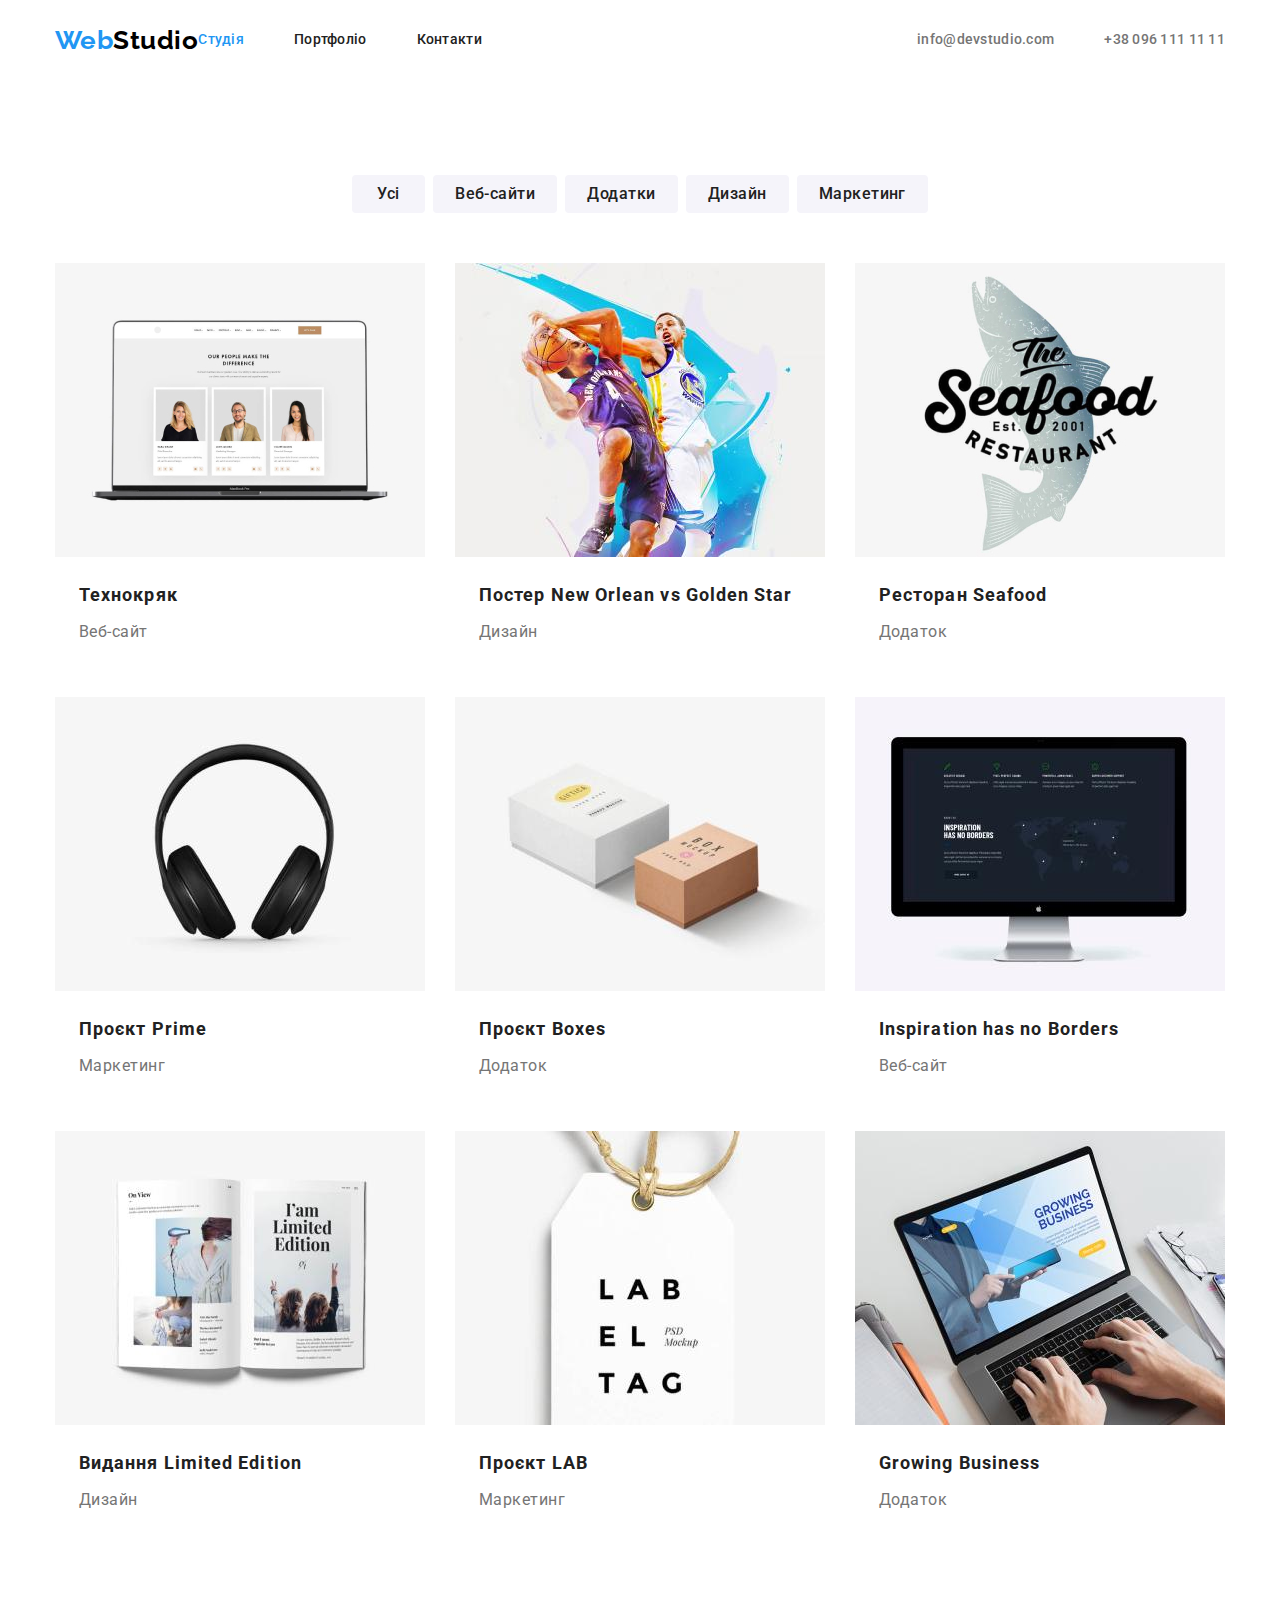
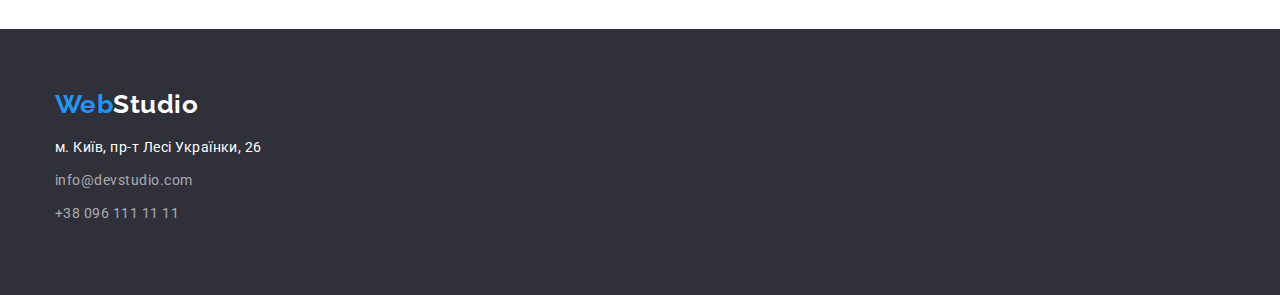
==== porfolio.html @ 787c0a98 "Add files via upload" ====
<!DOCTYPE html>
<html lang="uk">
  <head>
    <meta charset="UTF-8" />
    <meta http-equiv="X-UA-Compatible" content="IE=edge" />
    <meta name="viewport" content="width=device-width, initial-scale=1.0" />
    <title>WebStudio</title>
    <link rel="preconnect" href="https://fonts.googleapis.com">
    <link rel="preconnect" href="https://fonts.gstatic.com" crossorigin>
    <link href="https://fonts.googleapis.com/css2?family=Raleway:wght@700&family=Roboto:wght@400;500;700;900&display=swap" rel="stylesheet">
    <link
      rel="stylesheet"
      href="https://cdnjs.cloudflare.com/ajax/libs/modern-normalize/1.0.0/modern-normalize.min.css"
    /> 
    <link rel="stylesheet" href="./css/styles.css">
  </head>
  <body>
    <header class="header">
      <div class="container nav-container">
        <a href="./index.html" class="link logo"><span class="logo-web">Web</span>Studio</a>
        <nav>
          <ul class="list nav-list">
            <li class="item"><a href="./index.html" class="nav-link link link-current">Студія</a></li>
            <li class="item"><a href="./porfolio.html" class="nav-link link">Портфоліо</a></li>
            <li class="item"><a href="#" class="nav-link link">Контакти</a></li>
          </ul>
        </nav>
        <ul class="list auth-list">
          <li class="item"><a href="mailto:info@devstudio.com" class="auth-link link">info@devstudio.com</a></li>
          <li class="item"><a href="tel:+380961111111" class="auth-link link">+38 096 111 11 11</a></li>
        </ul>
      </div>
    </header>
    <main>
     <section class="section-portfolio">
        <div class="container portfolio-container">
          <h1 class="visually-hidden">Портфоліо</h1>
          <ul class="list button-list">
            <li class="item"><button type="button" class="button-portfolio">Усі</button></li>
            <li class="item"><button type="button" class="button-portfolio">Веб-сайти</button></li>
            <li class="item"><button type="button" class="button-portfolio">Додатки</button></li>
            <li class="item"><button type="button" class="button-portfolio">Дизайн</button></li>
            <li class="item"><button type="button" class="button-portfolio">Маркетинг</button></li>
          </ul>
          <ul class="list list-portfolio">
            <li class="portfolio-elements">
              <a href="" class="link">
                <img src="./images/monitor1.jpg" alt="monitor1" width="370" height="294" class="portfolio-img">
                  <div class="portfolio-card">
                    <h2 class="portfolio-subtitle">Технокряк</h2>
                    <p class="portfolio-text">Веб-сайт</p>
                  </div>
              </a>
            </li>
            <li class="portfolio-elements">
              <a href="" class="link">
                <img src="./images/plaing2.jpg" alt="plaing2" width="370" height="294" class="portfolio-img">
                  <div class="portfolio-card">
                    <h2 class="portfolio-subtitle">Постер New Orlean vs Golden Star</h2>
                    <p class="portfolio-text">Дизайн</p>
                  </div>
              </a>
            </li>
            <li class="portfolio-elements">
              <a href="" class="link">
                <img src="./images/seafood3.jpg" alt="seafood3" width="370" height="294" class="portfolio-img">
                    <div class="portfolio-card">
                      <h2 class="portfolio-subtitle">Ресторан Seafood</h2>
                      <p class="portfolio-text">Додаток</p>
                    </div>
              </a>
            </li>
            <li class="portfolio-elements">
              <a href="" class="link">
                <img src="./images/headphones4.jpg" alt="headphones4" width="370" height="294" class="portfolio-img">
                  <div class="portfolio-card">
                    <h2 class="portfolio-subtitle">Проєкт Prime</h2>
                    <p class="portfolio-text">Маркетинг</p>
                  </div>
              </a>
            </li>
            <li class="portfolio-elements">
              <a href="" class="link">
                <img src="./images/boxes5.jpg" alt="boxes5" width="370" height="294" class="portfolio-img">
                  <div class="portfolio-card">
                    <h2 class="portfolio-subtitle">Проєкт Boxes</h2>
                    <p class="portfolio-text">Додаток</p>
                  </div>
              </a>
            </li>
            <li class="portfolio-elements">
              <a href="" class="link">
                <img src="./images/monitorinspiration6.jpg" alt="monitorinspiration6" width="370" height="294" class="portfolio-img">
                  <div class="portfolio-card">
                    <h2 class="portfolio-subtitle">Inspiration has no Borders</h2>
                    <p class="portfolio-text">Веб-сайт</p>
                  </div>
              </a>
            </li>
            <li class="portfolio-elements">
              <a href="" class="link">
                <img src="./images/book7.jpg" alt="book7" width="370" height="294" class="portfolio-img">
                  <div class="portfolio-card">
                    <h2 class="portfolio-subtitle">Видання Limited Edition</h2>
                    <p class="portfolio-text">Дизайн</p>
                  </div>
              </a>
            </li>
            <li class="portfolio-elements">
              <a href="" class="link">
                <img src="./images/lab8.jpg" alt="lab8" width="370" height="294" class="portfolio-img">
                  <div class="portfolio-card">
                    <h2 class="portfolio-subtitle">Проєкт LAB</h2>
                    <p class="portfolio-text">Маркетинг</p>
                  </div>
              </a>
            </li>
            <li class="portfolio-elements">
              <a href="" class="link">
                <img src="./images/macbook9.jpg" alt="macbook9" width="370" height="294" class="portfolio-img">
                  <div class="portfolio-card">
                    <h2 class="portfolio-subtitle">Growing Business</h2>
                    <p class="portfolio-text">Додаток</p>
                  </div>
              </a>
            </li>
          </ul>
        </div>
     </section>
    </main>
    <footer class="basement">
      <div class="container basement-container">
        <a href="./index.html" class="link logo logo-basement"><span class="logo-web">Web</span>Studio</a>
        <address>
          <ul class="list basement-nav">
            <li class="item">
              <a
                href="https://goo.gl/maps/CPtrU1FHBa2aNyZL9"
                target="_blank"
                rel="noopener noreferrer nofollow" class="link address"
                >м. Київ, пр-т Лесі Українки, 26</a
              >
            </li>
            <li class="item"><a href="mailto:info@devstudio.com" class="link address-link">info@devstudio.com</a></li>
            <li class="item"><a href="tel:+38096111111" class="link address-link">+38 096 111 11 11</a></li>
          </ul>
        </address>
      </div>
    </footer>
  </body>
</html>
---- css/styles.css ----
html {
 box-sizing: border-box;
  }
  
  *,
  *::before,
  *::after {
    box-sizing: inherit;
  }

:root {
--color-primary-text: #212121;
--color-secondary-text: #757575;
--color-accent-text: #2196f3;
--color-logo-text: #000000;
--color-white-text: #ffffff;
--color-link-text: rgba(255, 255, 255, 0.6);
--color-primary-background: #ffffff;
--color-secondary-background: #f5f4fa;
--color-accent-background: #2196f3;
--color-footer-background: #2f303A;
--color-hero-button-background: #188ce8;
--shadow-bottom-first-color: rgba(0, 0, 0, 0.1);
--shadow-bottom-second-color: rgba(0, 0, 0, 0.08);
--shadow-bottom-third-color: rgba(0, 0, 0, 0.12);
}


.header {
border-bottom: 1px solid rgba(255, 255, 255, 0.6);
}

body {
font-family: 'Roboto', sans-serif;
letter-spacing: 0.03em;
color: var(--color-primary-text);
background-color: var(--color-primary-background);
}

/* класс прибирає підкреслення  */

.link {
    text-decoration: none;
}
 /* класс прибирає крапочки */


 .list {
list-style: none;
}

.container {
 width: 1200px;
 border-bottom: 0;
 padding-right: 15px;
 padding-left: 15px;
 margin-left: auto;
 margin-right: auto;

}

/* Стилізація логотипу */

.logo {
font-family: 'Raleway';
font-weight: 700;
font-size: 26px;
line-height: 1.19;
color: var(--color-logo-text);
}

.logo-web {
    color: var(--color-accent-text);
}

.logo-basement {
color: var(--color-white-text);
}



/* кнопки  */


.button-portfolio {
 display: inline-block;
 border: 0px solid transparent;
 padding-top: 6px;
 padding-bottom: 6px;
 padding-left: 22px;
 padding-right: 22px;
 border-radius: 4px;
 min-width: 73px;
 text-align: center;
      
 font-weight: 500;
 font-size: 16px;
line-height: 1.62;
letter-spacing: 0.03em;
font-family: inherit;
cursor: pointer;
color: var(--color-primary-text);
background-color: var(--color-secondary-background);
}


.button-portfolio:hover,
.button-portfolio:focus {
color: var(--color-white-text);
background-color: var(--color-accent-background);
box-shadow: 0px 3px 1px var(--shadow-bottom-first-color),
0px 1px 2px var(--shadow-bottom-second-color), 0px 2px 2px var(--shadow-bottom-third-color);
}


/* Навігація  */

.nav-list, .auth-list {
display: flex;
margin-top: 0;
margin-bottom: 0;
padding-left: 0;
}

.nav-class {
margin-left: 93px;
}

.auth-list {
margin-left: auto;
}

.nav-list .item:not(:last-child),
.auth-list .item:not(:last-child) {
margin-right: 50px;
}


.nav-container {
display: flex;
align-items: center;
border-bottom: 1px;
}

.nav-link {
display: block;
padding-top: 32px;
padding-bottom: 32px;

font-weight: 500;
font-size: 14px;
line-height: 1.14;
letter-spacing: 0.02em;
color: var(--color-primary-text);
}

.nav-link:hover,
.nav-link:focus {
    color: var(--color-accent-text);
}

.link-current {
color: var(--color-accent-text);
}

.auth-link {
display: block;
padding-top: 32px;
padding-bottom: 32px;

font-weight: 500;
font-size: 14px;
line-height: 1.14;
letter-spacing: 0.02em;
color: var(--color-secondary-text);
}

.auth-link:hover,
.auth-link:focus {
    color: var(--color-accent-text);
}

/* Картинки  */

.action-img, .team-img, .portfolio-img {
display: block;
}

/* Герой-секція */

.hero {
background-color: var(--color-footer-background);
text-align: center;

padding-top: 200px;
padding-bottom: 200px;
}

.hero-title {
display: inline-block;
width: 700px;    
margin-top: 0;
margin-bottom: 30px;
margin-left: auto;
margin-right: auto;

font-weight: 900;
font-size: 44px;
line-height: 1.36;
text-align: center;
letter-spacing: 0.06em;
text-transform: uppercase;
color: var(--color-white-text);
}


.button-hero {
display: block;
border: 0px solid transparent;
padding-top: 10px;
padding-bottom: 10px;
padding-left: 32px;
padding-right: 32px;
margin-left: auto;
margin-right: auto;
border-radius: 4px;
min-width: 216px;
text-align: center;

font-family: inherit;
font-weight: 700;
font-size: 16px;
line-height: 1.88;
letter-spacing: 0.06em;
cursor: pointer;
border: none;
color: var(--color-white-text);
background-color: var(--color-hero-button-background);
}

.button-hero:hover,
.button-hero:focus {
  background-color: var(--color-accent-text);
}


/* Наші переваги */

.visually-hidden {
position: absolute;
white-space: nowrap;
width: 1px;
height: 1px;
overflow: hidden;
border: 0;
padding: 0;
clip: rect(0 0 0 0);
clip-path: inset(50%);
margin: -1px;
}

.preference-list {
display: flex;
margin-top: 0;
margin-bottom: 0;
padding-left: 0;

}

.preference-list .item {
width: 270px;
}

.preference-list .item:not(:last-child) {
margin-right: 30px;

}

.our-preference {
padding-top: 94px;
padding-bottom: 94px;
}

.preference-subtitle {
display: block;
margin-top: 0;
margin-bottom: 10px;

font-weight: 700;
font-size: 14px;
line-height: 1.14;
text-transform: uppercase;
}

.preference-text {
display: block;
margin-top: 0;
margin-bottom: 0;

font-weight: 400;
font-size: 14px;
line-height: 1.71;
color: var(--color-secondary-text);
}

/* Діяльність */

.section-title {
display: block;
margin-top: 0;
margin-bottom: 50px;

font-weight: 700;
font-size: 36px;
line-height: 1.17;
text-align: center;
}

.section-action {
padding-bottom: 94px;
} 

.list-action {
display: flex;
margin-top: 0;
margin-bottom: 0;
padding-left: 0;
}

.list-action .item:not(:last-child) {
margin-right: 30px;
width: 370px;
}

.team {
padding-top: 94px;
padding-bottom: 94px;
}

.team-subtitle {
display: block;
margin-top: 0;
margin-bottom: 10px;

font-weight: 500;
font-size: 16px;
line-height: 1.19;
text-align: center;
}

.team-text {
display: block;
margin-top: 0;
margin-bottom: 0;

font-weight: 400;
font-size: 16px;
line-height: 1.19;
text-align: center;
color: var(--color-secondary-text);
}

.team-item {
padding: 30px;
}

/* Наша команда */

.team {
    background-color: var(--color-secondary-background); 
}

.team-card {
    background-color: var(--color-primary-background);
}

.team-card:not(:last-child) {
margin-right: 30px;
}

.team-list {
display: flex;
margin-top: 0;
margin-bottom: 0;
padding-left: 0;
}



/* підвал */

.basement {
background-color: var(--color-footer-background);
padding-top: 60px;
padding-bottom: 60px;
}

.basement-container {
display: block;   
}

.logo-basement {
box-sizing: inherit;
margin-bottom:  20px;
}

.basement-nav {
margin-bottom: 0;
padding-left: 0;
padding-bottom: 9px;

}

.addres-basemant{
margin-top: 20px;
}

.basement-nav .item:not(:last-child) {
margin-bottom: 9px;
}

.address {
font-weight: 400;
font-style: normal;
font-size: 14px;
line-height: 1.71;
color: var(--color-white-text);
}

.address-link {
font-style: normal;
font-weight: 400;
font-size: 14px;
line-height: 1.71;
color: var(--color-link-text);
}

.address-link:hover,
.address-link:focus {
    color: var(--color-accent-text);
}


/* портфоліо  */

.portfolio-subtitle {
display: block;
margin-top: 0;
margin-bottom: 4px;

font-weight: 700;
font-size: 18px;
line-height: 2;
letter-spacing: 0.06em;
color: var(--color-primary-text);
}

.portfolio-text {
display: block;
margin-top: 0;
margin-bottom: 0;

font-weight: 400;
font-size: 16px;
line-height: 1.88;
color: var(--color-secondary-text);
}

.button-list {
display: flex;
margin-top: 0;
margin-bottom: 50px;
padding-left: 0;
justify-content: center;
}

.button-list .item:not(:last-child) {
margin-right: 8px;
}

.section-portfolio {
padding-top: 94px;
padding-bottom: 94px;
}

.list-portfolio {
display: flex;
flex-wrap: wrap;
margin-top: 0;
margin-bottom: 0;
padding-left: 0;
}

.portfolio-elements {
width: 370px;
}

.portfolio-elements:not(:nth-child(3n)) {
margin-right: 30px;
}

.portfolio-elements:not(:nth-last-child(-n+3)) {
margin-bottom: 30px;
}

.portfolio-card {
padding-top: 20px;
padding-bottom: 20px;
padding-left: 24px;
padding-right: 24px;
border-top: 0;
border-left: 30px;
border-right: 30px;
}
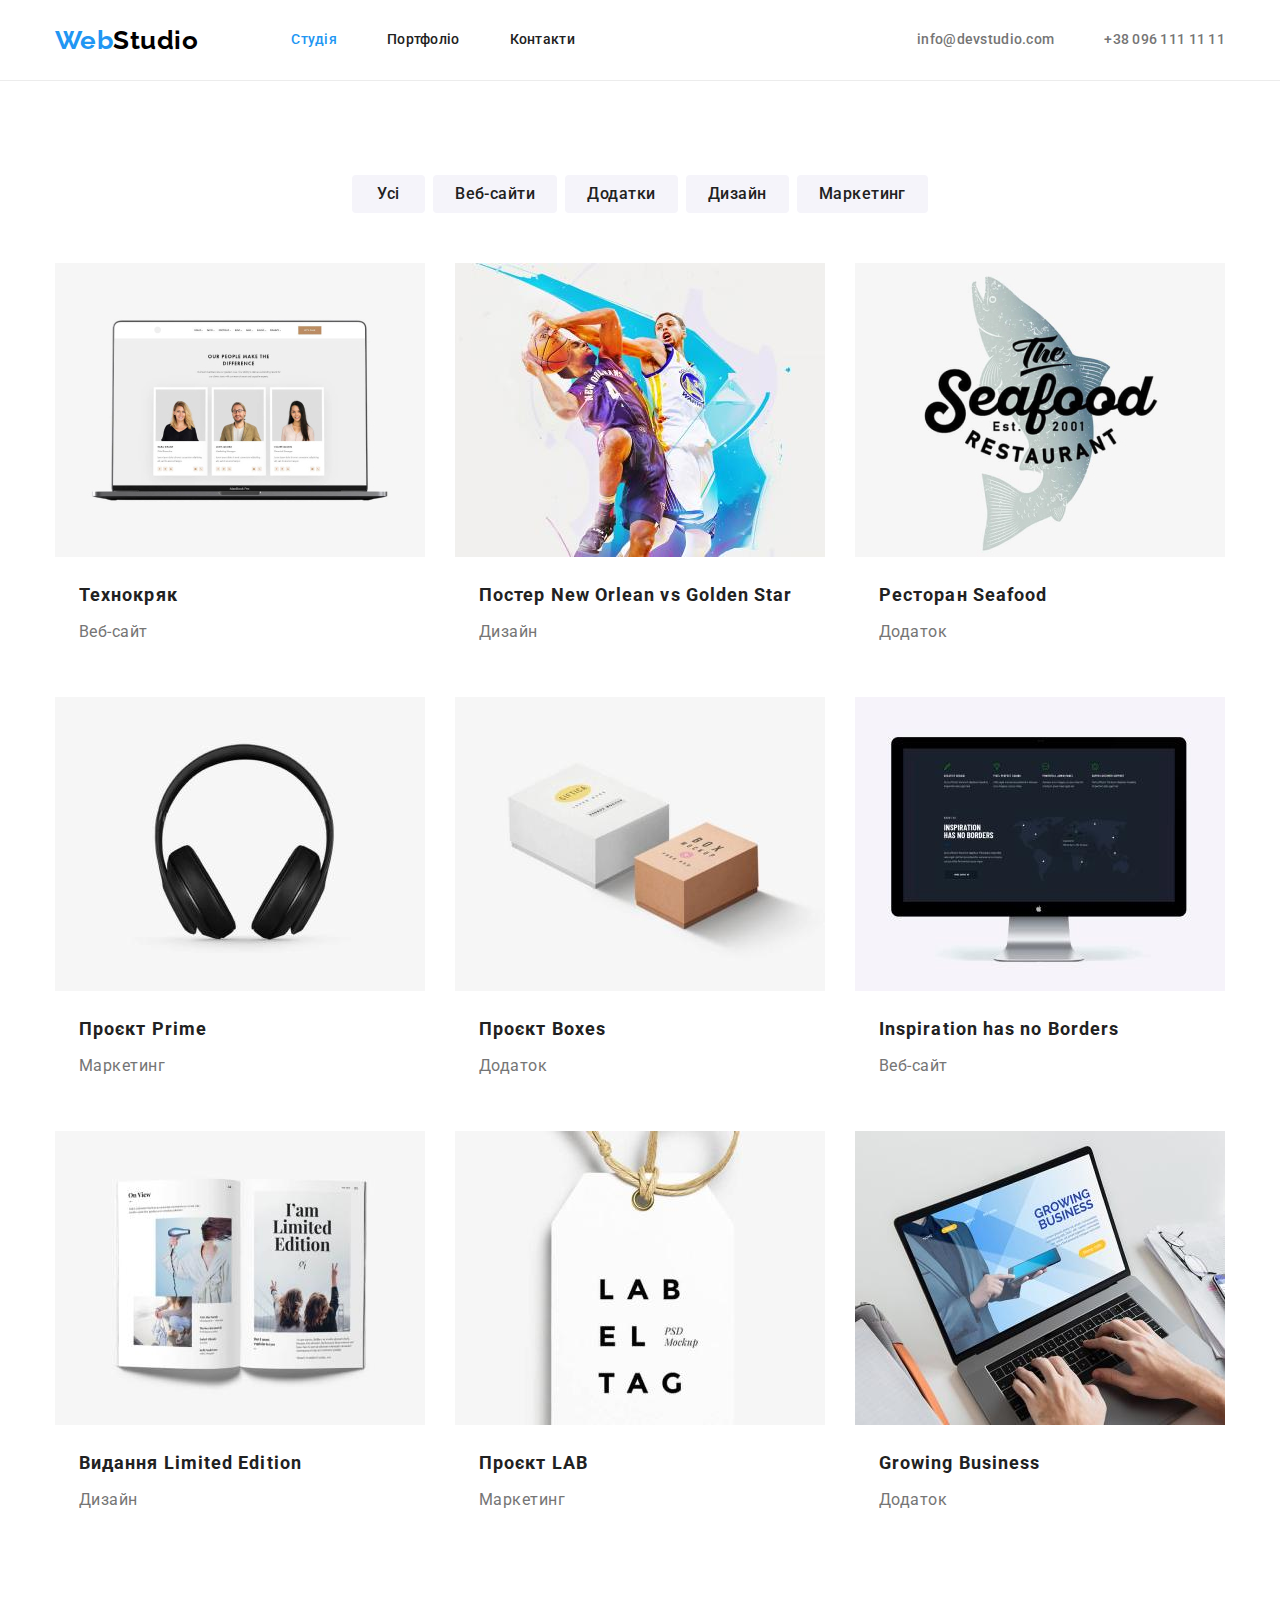
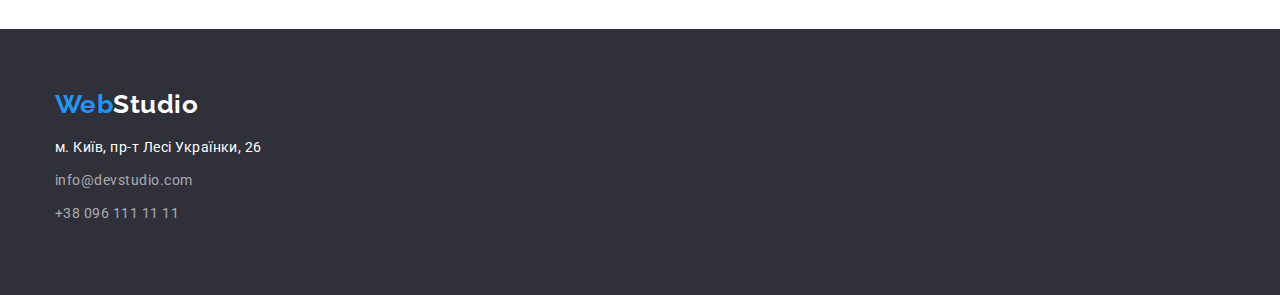
==== commit a3a50b7e: "fix arrors" ====
--- a/porfolio.html
+++ b/porfolio.html
@@ -18,7 +18,7 @@
     <header class="header">
       <div class="container nav-container">
         <a href="./index.html" class="link logo"><span class="logo-web">Web</span>Studio</a>
-        <nav>
+        <nav class="nav-class">
           <ul class="list nav-list">
             <li class="item"><a href="./index.html" class="nav-link link link-current">Студія</a></li>
             <li class="item"><a href="./porfolio.html" class="nav-link link">Портфоліо</a></li>
--- a/css/styles.css
+++ b/css/styles.css
@@ -27,7 +27,7 @@
 
 
 .header {
-border-bottom: 1px solid rgba(255, 255, 255, 0.6);
+border-bottom: 1px solid #ececec;
 }
 
 body {
